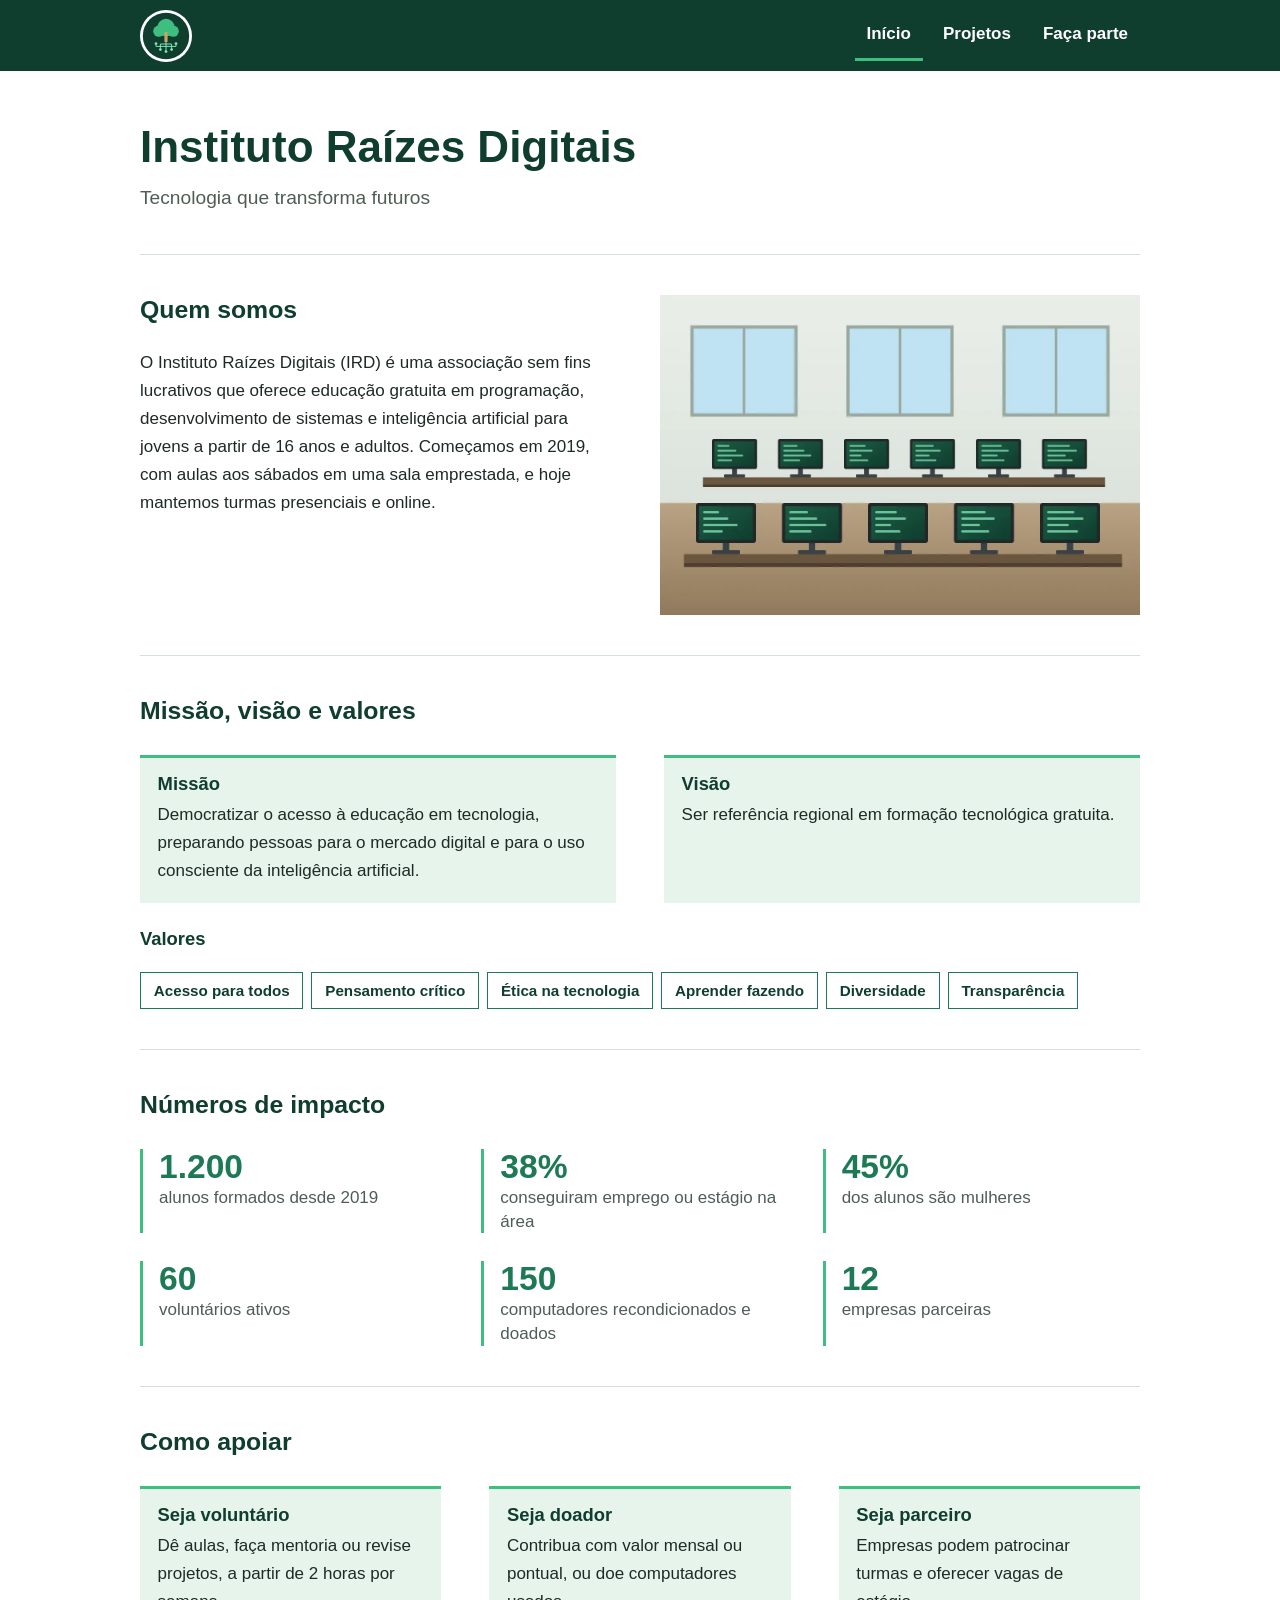
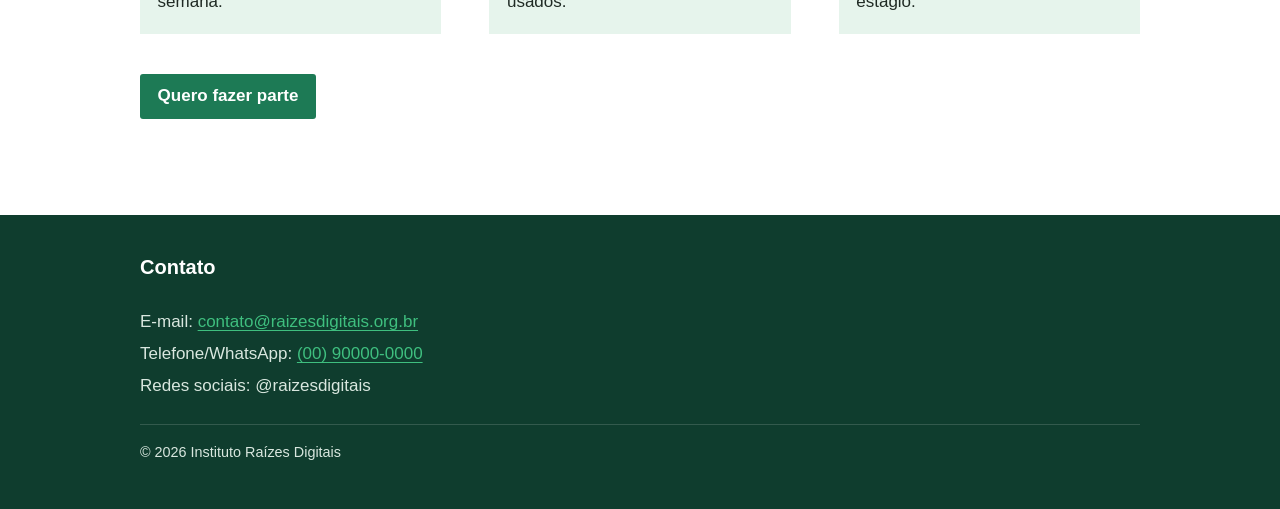
==== index.html @ 271962aa "Initial commit" ====
<!DOCTYPE html>
<html lang="pt-BR">
<head>
  <meta charset="UTF-8">
  <meta name="viewport" content="width=device-width, initial-scale=1.0">
  <meta name="description" content="Instituto Raízes Digitais: educação gratuita em programação e inteligência artificial.">
  <link rel="stylesheet" href="assets/css/style.css">
  <title>Instituto Raízes Digitais | Tecnologia que transforma futuros</title>
</head>
<body>
  <header>
    <picture>
      <source srcset="assets/img/logo-raizes-digitais.svg" type="image/svg+xml">
      <source srcset="assets/img/logo-raizes-digitais.webp" type="image/webp">
      <img src="assets/img/logo-raizes-digitais.png" alt="Logotipo do Instituto Raízes Digitais: uma árvore com raízes em forma de circuito eletrônico" width="120" height="120">
    </picture>
    <nav>
      <ul>
        <li><a href="index.html" aria-current="page">Início</a></li>
        <li><a href="projetos.html">Projetos</a></li>
        <li><a href="cadastro.html">Faça parte</a></li>
      </ul>
    </nav>
  </header>

  <main>
    <h1>Instituto Raízes Digitais</h1>
    <p>Tecnologia que transforma futuros</p>

    <section id="quem-somos">
      <h2>Quem somos</h2>
      <p>O Instituto Raízes Digitais (IRD) é uma associação sem fins lucrativos que oferece educação gratuita em programação, desenvolvimento de sistemas e inteligência artificial para jovens a partir de 16 anos e adultos. Começamos em 2019, com aulas aos sábados em uma sala emprestada, e hoje mantemos turmas presenciais e online.</p>
      <picture>
        <source srcset="assets/img/laboratorio.webp" type="image/webp">
        <img src="assets/img/laboratorio.jpg" alt="Laboratório do instituto com fileiras de computadores recondicionados prontos para as aulas" width="600" height="400" loading="lazy">
      </picture>
    </section>

    <section id="missao-visao-valores">
      <h2>Missão, visão e valores</h2>
      <h3>Missão</h3>
      <p>Democratizar o acesso à educação em tecnologia, preparando pessoas para o mercado digital e para o uso consciente da inteligência artificial.</p>
      <h3>Visão</h3>
      <p>Ser referência regional em formação tecnológica gratuita.</p>
      <h3>Valores</h3>
      <ul>
        <li>Acesso para todos</li>
        <li>Pensamento crítico</li>
        <li>Ética na tecnologia</li>
        <li>Aprender fazendo</li>
        <li>Diversidade</li>
        <li>Transparência</li>
      </ul>
    </section>

    <section id="impacto">
      <h2>Números de impacto</h2>
      <ul>
        <li><strong>1.200</strong> alunos formados desde 2019</li>
        <li><strong>38%</strong> conseguiram emprego ou estágio na área</li>
        <li><strong>45%</strong> dos alunos são mulheres</li>
        <li><strong>60</strong> voluntários ativos</li>
        <li><strong>150</strong> computadores recondicionados e doados</li>
        <li><strong>12</strong> empresas parceiras</li>
      </ul>
    </section>

    <section id="como-apoiar">
      <h2>Como apoiar</h2>
      <h3>Seja voluntário</h3>
      <p>Dê aulas, faça mentoria ou revise projetos, a partir de 2 horas por semana.</p>
      <h3>Seja doador</h3>
      <p>Contribua com valor mensal ou pontual, ou doe computadores usados.</p>
      <h3>Seja parceiro</h3>
      <p>Empresas podem patrocinar turmas e oferecer vagas de estágio.</p>
      <p><a href="cadastro.html">Quero fazer parte</a></p>
    </section>
  </main>

  <footer>
    <h2>Contato</h2>
    <address>
      <p>E-mail: <a href="mailto:contato@raizesdigitais.org.br">contato@raizesdigitais.org.br</a></p>
      <p>Telefone/WhatsApp: <a href="tel:+5500900000000">(00) 90000-0000</a></p>
      <p>Redes sociais: @raizesdigitais</p>
    </address>
    <p>&copy; 2026 Instituto Raízes Digitais</p>
  </footer>
</body>
</html>
---- assets/css/style.css ----
/* Instituto Raízes Digitais - folha de estilos */

/* ---------- Variáveis (cores e medidas) ---------- */
:root {
  --verde-escuro: #0f3d2e;
  --verde: #1d7a55;
  --verde-claro: #3fbf7f;
  --verde-suave: #e6f4ec;
  --madeira: #c8a46a;
  --texto: #1f2a24;
  --texto-suave: #4f5d55;
  --fundo: #ffffff;
  --branco: #ffffff;
  --borda: #d5e0d9;
  --borda-campo: #808f86;
  --erro: #b3261e;
  --raio: 3px;
  --largura: 1000px;
  --leitura: 68ch;
}

/* ---------- Base ---------- */
*,
*::before,
*::after {
  box-sizing: border-box;
}

html {
  scroll-behavior: smooth;
}

body {
  margin: 0;
  font-family: "Segoe UI", Roboto, Arial, sans-serif;
  font-size: 1.0625rem;
  line-height: 1.65;
  color: var(--texto);
  background: var(--fundo);
}

img {
  max-width: 100%;
  height: auto;
  display: block;
}

p,
li {
  max-width: var(--leitura);
}

a {
  color: var(--verde);
  text-underline-offset: 0.15em;
}

a:hover {
  color: var(--verde-escuro);
}

a:focus-visible,
button:focus-visible,
input:focus-visible,
select:focus-visible {
  outline: 3px solid var(--madeira);
  outline-offset: 2px;
}

h1,
h2,
h3 {
  line-height: 1.25;
  color: var(--verde-escuro);
}

h1 {
  font-size: clamp(2rem, 5vw, 2.75rem);
  margin: 0 0 0.5rem;
}

h2 {
  font-size: 1.55rem;
  margin: 0 0 1.75rem;
}

h3 {
  font-size: 1.15rem;
  margin: 1.5rem 0 0.35rem;
}

/* ---------- Cabeçalho e navegação ---------- */
header {
  display: flex;
  align-items: center;
  justify-content: space-between;
  gap: 1rem;
  padding: 0.6rem max(1rem, calc((100% - var(--largura)) / 2));
  background: var(--verde-escuro);
  position: sticky;
  top: 0;
  z-index: 10;
}

header img {
  width: 52px;
  height: 52px;
  padding: 2px;
  background: var(--branco);
  border-radius: 50%;
}

nav ul {
  display: flex;
  flex-wrap: wrap;
  gap: 0.5rem;
  margin: 0;
  padding: 0;
  list-style: none;
}

nav a {
  display: block;
  padding: 0.6rem 0.75rem;
  border-bottom: 3px solid transparent;
  color: var(--branco);
  text-decoration: none;
  font-weight: 600;
}

nav a:hover {
  color: var(--branco);
  border-bottom-color: rgba(255, 255, 255, 0.4);
}

nav a[aria-current="page"] {
  border-bottom-color: var(--verde-claro);
}

/* ---------- Conteúdo principal ---------- */
main {
  max-width: calc(var(--largura) + 2rem);
  margin: 0 auto;
  padding: 3rem 1rem 3.5rem;
}

main > h1 + p {
  font-size: 1.2rem;
  color: var(--texto-suave);
  margin: 0 0 2.5rem;
}

main > section {
  padding: 2.5rem 0;
  border-top: 1px solid var(--borda);
}

main > section picture img {
  margin-top: 1.5rem;
}

main h2 + * {
  margin-top: 0;
}

main > section > :last-child {
  margin-bottom: 0;
}

main h2 + p {
  margin-top: -0.3rem;
}

main h3 + p {
  margin-top: 0;
}

#missao-visao-valores ul {
  display: flex;
  flex-wrap: wrap;
  gap: 0.5rem;
  max-width: none;
  padding: 0;
  list-style: none;
}

#missao-visao-valores li {
  padding: 0.3rem 0.8rem;
  border: 1px solid var(--verde);
  color: var(--verde-escuro);
  font-weight: 600;
  font-size: 0.95rem;
}

#impacto ul {
  display: grid;
  grid-template-columns: repeat(auto-fit, minmax(170px, 1fr));
  gap: 1.75rem 1.5rem;
  margin: 0;
  padding: 0;
  list-style: none;
}

#impacto li {
  padding-left: 1rem;
  border-left: 3px solid var(--verde-claro);
  color: var(--texto-suave);
  line-height: 1.4;
}

#impacto strong {
  display: block;
  font-size: 2.1rem;
  line-height: 1.1;
  color: var(--verde);
}

#como-apoiar p:last-child a,
#como-participar a {
  display: inline-block;
  margin-top: 0.25rem;
  padding: 0.55rem 1.1rem;
  border-radius: var(--raio);
  background: var(--verde);
  color: var(--branco);
  text-decoration: none;
  font-weight: 600;
}

#como-apoiar p:last-child a:hover,
#como-participar a:hover {
  background: var(--verde-escuro);
  color: var(--branco);
}

#como-participar a {
  margin-left: 0.25rem;
  padding: 0.3rem 0.8rem;
  font-size: 0.95rem;
}

/* ---------- Página inicial em telas largas ---------- */
@media (min-width: 760px) {
  #quem-somos {
    display: grid;
    grid-template-columns: 1fr 1fr;
    grid-template-rows: auto 1fr;
    column-gap: 2.5rem;
    align-items: start;
  }

  #quem-somos h2 {
    grid-column: 1;
    grid-row: 1;
  }

  #quem-somos p {
    grid-column: 1;
    grid-row: 2;
  }

  #quem-somos picture {
    grid-column: 2;
    grid-row: 1 / 3;
  }

  #quem-somos picture img {
    margin-top: 0;
  }

  #missao-visao-valores {
    display: grid;
    grid-template-columns: 1fr 1fr;
    column-gap: 3rem;
  }

  #missao-visao-valores h2,
  #missao-visao-valores h3:nth-of-type(3),
  #missao-visao-valores ul {
    grid-column: 1 / -1;
  }

  #missao-visao-valores h3:nth-of-type(1),
  #missao-visao-valores h3:nth-of-type(2) {
    grid-row: 2;
    margin-top: 0;
  }

  #missao-visao-valores p:nth-of-type(1),
  #missao-visao-valores p:nth-of-type(2) {
    grid-row: 3;
  }

  #missao-visao-valores h3:nth-of-type(1),
  #missao-visao-valores p:nth-of-type(1) {
    grid-column: 1;
  }

  #missao-visao-valores h3:nth-of-type(2),
  #missao-visao-valores p:nth-of-type(2) {
    grid-column: 2;
  }

  #impacto ul {
    grid-template-columns: repeat(3, 1fr);
  }

  #como-apoiar {
    display: grid;
    grid-template-columns: repeat(3, 1fr);
    column-gap: 3rem;
  }

  #como-apoiar h2,
  #como-apoiar p:last-child {
    grid-column: 1 / -1;
  }

  #como-apoiar h3 {
    grid-row: 2;
    margin-top: 0;
  }

  #como-apoiar h3 + p {
    grid-row: 3;
  }

  #como-apoiar h3:nth-of-type(1),
  #como-apoiar h3:nth-of-type(1) + p {
    grid-column: 1;
  }

  #como-apoiar h3:nth-of-type(2),
  #como-apoiar h3:nth-of-type(2) + p {
    grid-column: 2;
  }

  #como-apoiar h3:nth-of-type(3),
  #como-apoiar h3:nth-of-type(3) + p {
    grid-column: 3;
  }
}

#missao-visao-valores h3:nth-of-type(-n + 2),
#missao-visao-valores p:nth-of-type(-n + 2),
#como-apoiar h3,
#como-apoiar h3 + p {
  max-width: none;
  margin-bottom: 0;
  padding-left: 1.1rem;
  padding-right: 1.1rem;
  background: var(--verde-suave);
}

#missao-visao-valores h3:nth-of-type(-n + 2),
#como-apoiar h3 {
  padding-top: 0.9rem;
  padding-bottom: 0.35rem;
  border-top: 3px solid var(--verde-claro);
}

#missao-visao-valores p:nth-of-type(-n + 2),
#como-apoiar h3 + p {
  padding-bottom: 1.1rem;
}

#como-apoiar p:last-child {
  margin: 2.25rem 0 0;
}

/* ---------- Projetos ---------- */
#frentes {
  display: grid;
  grid-template-columns: repeat(auto-fill, minmax(280px, 1fr));
  gap: 2rem 1.75rem;
}

#frentes h2 {
  grid-column: 1 / -1;
  margin-bottom: -0.25rem;
}

#frentes article {
  padding-top: 1rem;
  border-top: 3px solid var(--verde-claro);
}

#frentes article h3 {
  margin-top: 0;
}

#frentes article ul {
  margin: 0.75rem 0 0;
  padding: 0;
  list-style: none;
  font-size: 0.92rem;
  color: var(--texto-suave);
}

#frentes article li + li {
  border-top: 1px solid var(--borda);
  padding-top: 0.25rem;
  margin-top: 0.25rem;
}

#protecao-menores ul {
  padding-left: 1.25rem;
}

#protecao-menores li + li {
  margin-top: 0.4rem;
}

/* ---------- Formulário de cadastro ---------- */
form {
  display: grid;
  gap: 2.25rem;
  max-width: 640px;
}

fieldset {
  min-width: 0;
  margin: 0;
  padding: 1rem 0 0;
  border: 0;
  border-top: 1px solid var(--borda);
}

legend {
  padding: 0 0.75rem 0 0;
  color: var(--verde-escuro);
  font-size: 1.15rem;
  font-weight: 700;
}

fieldset p {
  margin: 0.9rem 0 0;
}

label {
  font-weight: 600;
}

input[type="text"],
input[type="email"],
input[type="tel"],
input[type="date"],
select {
  width: 100%;
  max-width: 480px;
  margin-top: 0.3rem;
  padding: 0.6rem 0.75rem;
  font: inherit;
  color: var(--texto);
  background: var(--branco);
  border: 1px solid var(--borda-campo);
  border-radius: var(--raio);
}

input::placeholder {
  color: #66736b;
}

input:hover,
select:hover {
  border-color: var(--texto-suave);
}

input:focus,
select:focus {
  border-color: var(--verde);
}

input[type="radio"],
input[type="checkbox"] {
  width: 1.15rem;
  height: 1.15rem;
  margin: 0 0.5rem 0 0;
  vertical-align: middle;
  accent-color: var(--verde);
}

input[type="radio"] + label,
input[type="checkbox"] + label {
  font-weight: 400;
}

input:user-invalid,
select:user-invalid {
  border-color: var(--erro);
  border-left-width: 4px;
}

input:user-valid,
select:user-valid {
  border-color: var(--verde);
}

#grupo-responsavel > p:first-of-type {
  padding: 0.5rem 0.9rem;
  border-left: 4px solid var(--madeira);
  background: #faf5ec;
}

button {
  font: inherit;
  font-weight: 700;
  padding: 0.7rem 1.5rem;
  border-radius: var(--raio);
  border: 2px solid var(--verde);
  cursor: pointer;
}

button[type="submit"] {
  background: var(--verde);
  color: var(--branco);
}

button[type="submit"]:hover {
  background: var(--verde-escuro);
  border-color: var(--verde-escuro);
}

button[type="reset"] {
  background: transparent;
  color: var(--verde);
  margin-left: 0.5rem;
}

button[type="reset"]:hover {
  background: var(--verde-suave);
}

/* ---------- Rodapé ---------- */
footer {
  padding: 2.5rem max(1rem, calc((100% - var(--largura)) / 2));
  background: var(--verde-escuro);
  color: #d9e7df;
}

footer h2 {
  color: var(--branco);
  font-size: 1.25rem;
}

footer address {
  font-style: normal;
}

footer p {
  margin: 0.25rem 0;
}

footer a {
  color: var(--verde-claro);
}

footer a:hover {
  color: var(--branco);
}

footer > p:last-child {
  margin-top: 1.5rem;
  padding-top: 1rem;
  border-top: 1px solid rgba(255, 255, 255, 0.15);
  max-width: none;
  font-size: 0.9rem;
}

/* ---------- Telas pequenas ---------- */
@media (max-width: 600px) {
  header {
    flex-direction: column;
    gap: 0.25rem;
  }

  main {
    padding-top: 2rem;
  }

  main > section {
    padding: 2rem 0;
  }

  button {
    width: 100%;
  }

  button[type="reset"] {
    margin: 0.5rem 0 0;
  }
}
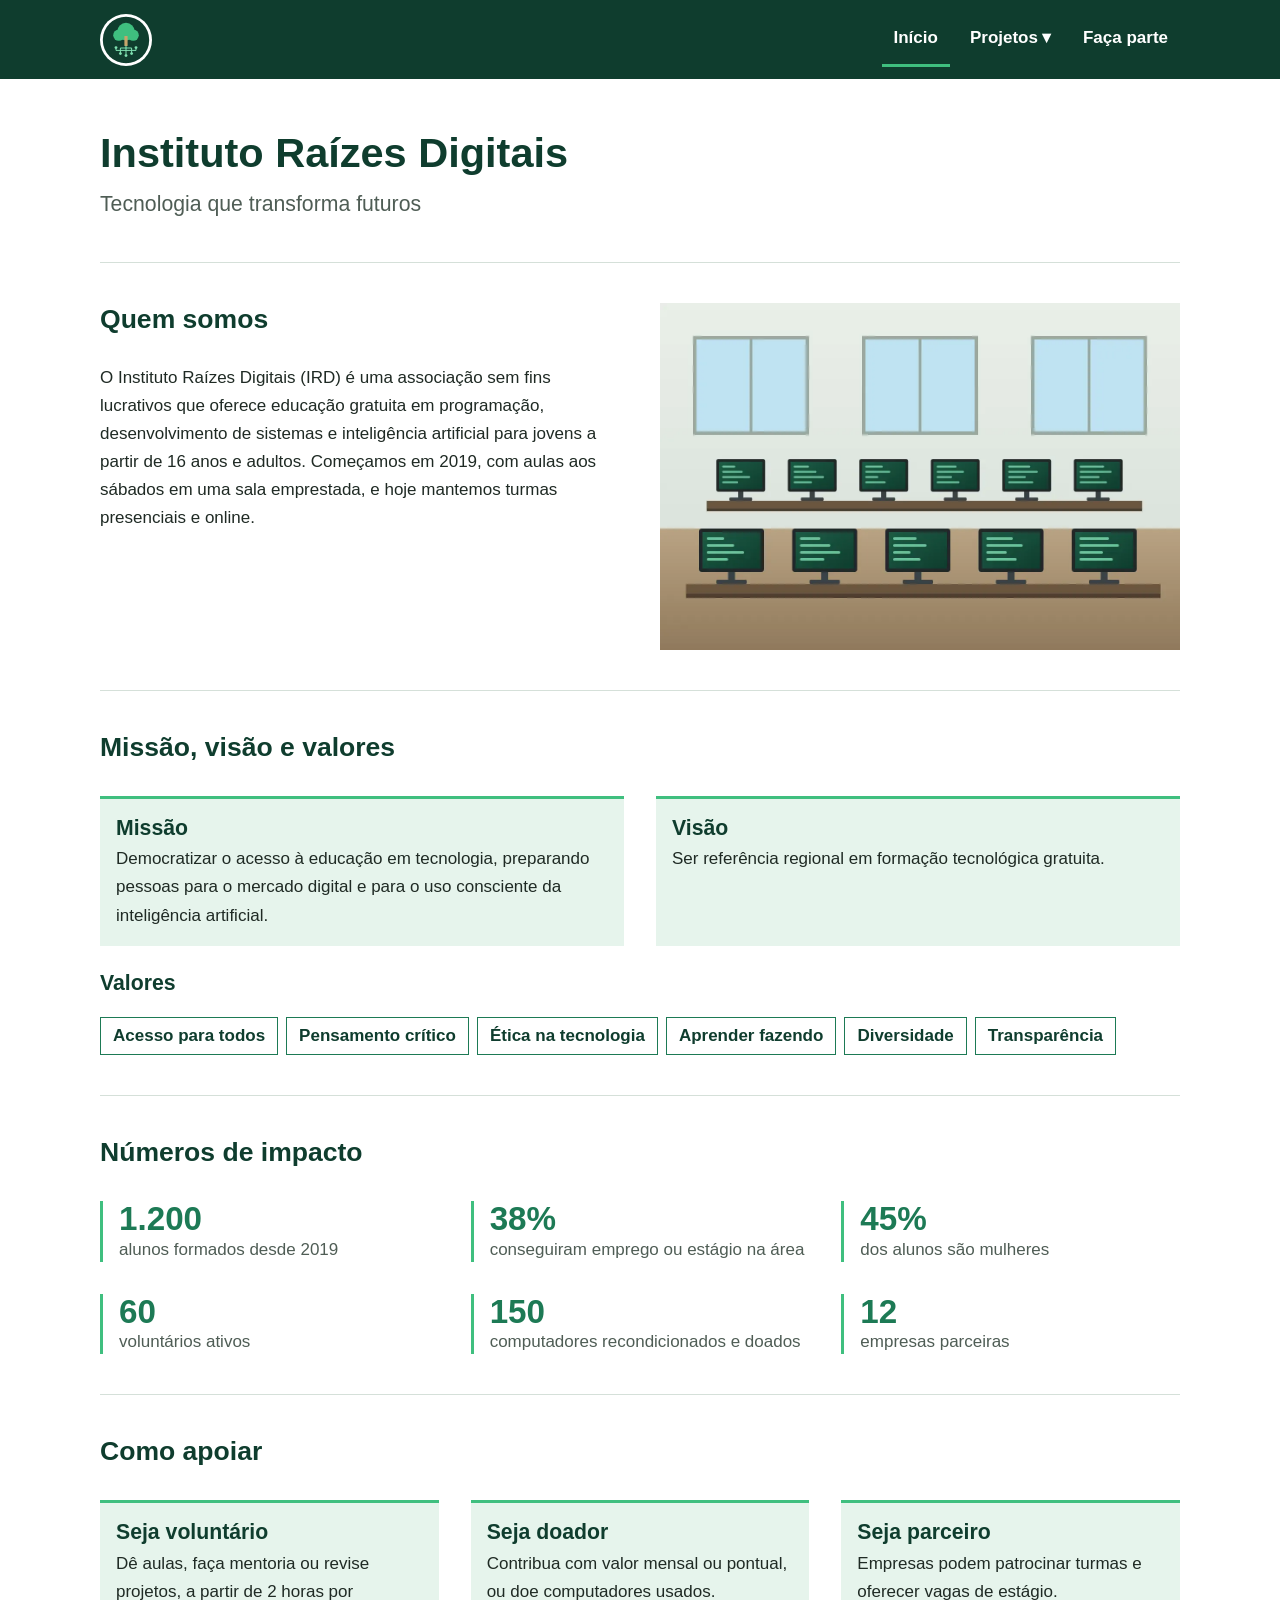
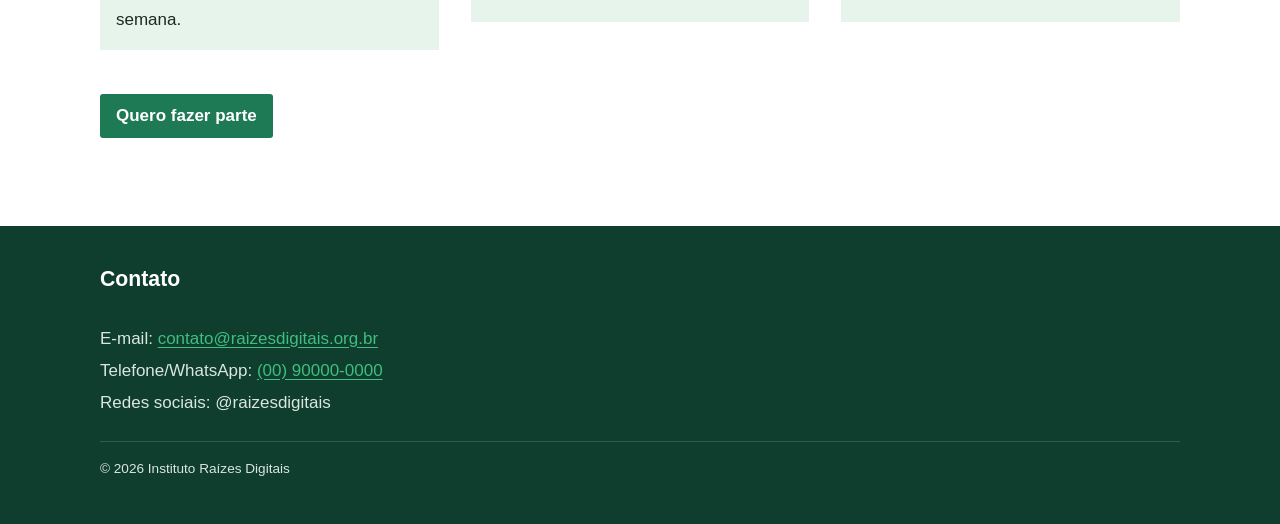
==== commit 56acdd59: "Adiciona submenu suspenso no item Projetos - Projetos vira item pai com link cego (#) e submenu   (F" ====
--- a/index.html
+++ b/index.html
@@ -17,7 +17,14 @@
     <nav>
       <ul>
         <li><a href="index.html" aria-current="page">Início</a></li>
-        <li><a href="projetos.html">Projetos</a></li>
+        <li class="tem-submenu">
+          <a href="#" aria-haspopup="true">Projetos</a>
+          <ul>
+            <li><a href="projetos.html">Frentes de atuação</a></li>
+            <li><a href="projetos.html#como-participar">Como Participar</a></li>
+            <li><a href="projetos.html#protecao-menores">Proteção de Menores</a></li>
+          </ul>
+        </li>
         <li><a href="cadastro.html">Faça parte</a></li>
       </ul>
     </nav>
--- a/assets/css/style.css
+++ b/assets/css/style.css
@@ -1,25 +1,116 @@
-/* Instituto Raízes Digitais - folha de estilos */
-
-/* ---------- Variáveis (cores e medidas) ---------- */
+/*
+  Instituto Raízes Digitais - folha de estilos
+*/
+
+/*
+  DESIGN SYSTEM (variáveis CSS)
+*/
 :root {
-  --verde-escuro: #0f3d2e;
-  --verde: #1d7a55;
-  --verde-claro: #3fbf7f;
-  --verde-suave: #e6f4ec;
-  --madeira: #c8a46a;
-  --texto: #1f2a24;
-  --texto-suave: #4f5d55;
-  --fundo: #ffffff;
-  --branco: #ffffff;
-  --borda: #d5e0d9;
-  --borda-campo: #808f86;
-  --erro: #b3261e;
+  /*
+    Cores primárias (identidade: verde)
+    primaria        botões, links, destaques
+    primaria-escura cabeçalho, rodapé, títulos
+    primaria-clara  bordas de destaque, link ativo
+    primaria-suave  fundos de blocos e cards
+  */
+  --cor-primaria: #1d7a55;
+  --cor-primaria-escura: #0f3d2e;
+  --cor-primaria-clara: #3fbf7f;
+  --cor-primaria-suave: #e6f4ec;
+
+  /*
+    Cores secundárias (apoio: bege)
+    secundaria       foco do teclado, avisos
+    secundaria-suave fundo de mensagens de aviso
+  */
+  --cor-secundaria: #c8a46a;
+  --cor-secundaria-suave: #faf5ec;
+
+  /*
+    Cores neutras
+    texto            texto principal
+    texto-suave      textos de apoio
+    texto-invertido  texto sobre fundo escuro
+    borda            divisórias
+    borda-campo      bordas de campos de formulário
+    fundo            fundo das páginas e campos
+    linha-invertida  divisória no rodapé
+    hover-invertido  hover no menu
+  */
+  --cor-texto: #1f2a24;
+  --cor-texto-suave: #4f5d55;
+  --cor-texto-invertido: #d9e7df;
+  --cor-borda: #d5e0d9;
+  --cor-borda-campo: #808f86;
+  --cor-fundo: #ffffff;
+  --cor-linha-invertida: rgba(255, 255, 255, 0.15);
+  --cor-hover-invertido: rgba(255, 255, 255, 0.4);
+
+  /*
+    Cor de estado
+    erro  campos inválidos
+  */
+  --cor-erro: #b3261e;
+
+  /*
+    Tipografia
+  */
+  --fonte-base: "Segoe UI", Roboto, Arial, sans-serif;
+  --peso-normal: 400;
+  --peso-medio: 600;
+  --peso-forte: 700;
+  --altura-linha-texto: 1.65;
+  --altura-linha-titulo: 1.25;
+
+  /*
+    Escala modular de razão 1.25 a partir de 1.0625rem (17px)
+    pequeno   13,6px - rodapé, detalhes dos cards
+    base      17px   - corpo do texto
+    medio     21,2px - h3, subtítulos, legendas
+    grande    26,6px - h2
+    destaque  33,2px - números de impacto
+    titulo    até 41,5px - h1
+  */
+  --texto-pequeno: 0.85rem;
+  --texto-base: 1.0625rem;
+  --texto-medio: 1.328rem;
+  --texto-grande: 1.66rem;
+  --texto-destaque: 2.075rem;
+  --texto-titulo: clamp(2rem, 5vw, 2.594rem);
+
+  /*
+    Espaçamentos (escala modular de base 4px)
+    1=4px   2=8px   3=12px  4=16px
+    5=24px  6=32px  7=40px  8=48px
+  */
+  --esp-1: 0.25rem;
+  --esp-2: 0.5rem;
+  --esp-3: 0.75rem;
+  --esp-4: 1rem;
+  --esp-5: 1.5rem;
+  --esp-6: 2rem;
+  --esp-7: 2.5rem;
+  --esp-8: 3rem;
+
+  /*
+    Outras medidas
+  */
   --raio: 3px;
   --largura: 1000px;
   --leitura: 68ch;
-}
-
-/* ---------- Base ---------- */
+
+  /*
+    Grid
+    colunas  sistema de 12 colunas
+    gutter   espaço entre colunas
+  */
+  --colunas: 12;
+  --gutter: var(--esp-5);
+}
+
+/*
+  BASE
+*/
 *,
 *::before,
 *::after {
@@ -32,11 +123,11 @@
 
 body {
   margin: 0;
-  font-family: "Segoe UI", Roboto, Arial, sans-serif;
-  font-size: 1.0625rem;
-  line-height: 1.65;
-  color: var(--texto);
-  background: var(--fundo);
+  font-family: var(--fonte-base);
+  font-size: var(--texto-base);
+  line-height: var(--altura-linha-texto);
+  color: var(--cor-texto);
+  background: var(--cor-fundo);
 }
 
 img {
@@ -51,52 +142,55 @@
 }
 
 a {
-  color: var(--verde);
+  color: var(--cor-primaria);
   text-underline-offset: 0.15em;
 }
 
 a:hover {
-  color: var(--verde-escuro);
+  color: var(--cor-primaria-escura);
 }
 
 a:focus-visible,
 button:focus-visible,
 input:focus-visible,
 select:focus-visible {
-  outline: 3px solid var(--madeira);
+  outline: 3px solid var(--cor-secundaria);
   outline-offset: 2px;
 }
 
 h1,
 h2,
 h3 {
-  line-height: 1.25;
-  color: var(--verde-escuro);
+  line-height: var(--altura-linha-titulo);
+  color: var(--cor-primaria-escura);
 }
 
 h1 {
-  font-size: clamp(2rem, 5vw, 2.75rem);
-  margin: 0 0 0.5rem;
+  font-size: var(--texto-titulo);
+  margin: 0 0 var(--esp-2);
 }
 
 h2 {
-  font-size: 1.55rem;
-  margin: 0 0 1.75rem;
+  font-size: var(--texto-grande);
+  margin: 0 0 var(--esp-6);
 }
 
 h3 {
-  font-size: 1.15rem;
-  margin: 1.5rem 0 0.35rem;
-}
-
-/* ---------- Cabeçalho e navegação ---------- */
+  font-size: var(--texto-medio);
+  margin: var(--esp-5) 0 var(--esp-1);
+}
+
+/*
+  CABEÇALHO E NAVEGAÇÃO
+*/
 header {
   display: flex;
+  flex-direction: column;
   align-items: center;
   justify-content: space-between;
-  gap: 1rem;
-  padding: 0.6rem max(1rem, calc((100% - var(--largura)) / 2));
-  background: var(--verde-escuro);
+  gap: var(--esp-1);
+  padding: var(--esp-3) max(var(--esp-4), calc((100% - var(--largura)) / 2));
+  background: var(--cor-primaria-escura);
   position: sticky;
   top: 0;
   z-index: 10;
@@ -106,14 +200,14 @@
   width: 52px;
   height: 52px;
   padding: 2px;
-  background: var(--branco);
+  background: var(--cor-fundo);
   border-radius: 50%;
 }
 
 nav ul {
   display: flex;
   flex-wrap: wrap;
-  gap: 0.5rem;
+  gap: var(--esp-2);
   margin: 0;
   padding: 0;
   list-style: none;
@@ -121,42 +215,107 @@
 
 nav a {
   display: block;
-  padding: 0.6rem 0.75rem;
+  padding: var(--esp-3);
   border-bottom: 3px solid transparent;
-  color: var(--branco);
+  color: var(--cor-fundo);
   text-decoration: none;
-  font-weight: 600;
+  font-weight: var(--peso-medio);
 }
 
 nav a:hover {
-  color: var(--branco);
-  border-bottom-color: rgba(255, 255, 255, 0.4);
+  color: var(--cor-fundo);
+  border-bottom-color: var(--cor-hover-invertido);
 }
 
 nav a[aria-current="page"] {
-  border-bottom-color: var(--verde-claro);
-}
-
-/* ---------- Conteúdo principal ---------- */
+  border-bottom-color: var(--cor-primaria-clara);
+}
+
+/*
+  Submenu (dropdown) do item Projetos
+*/
+nav .tem-submenu {
+  position: relative;
+}
+
+nav .tem-submenu > a::after {
+  content: "\25BE";
+  margin-left: var(--esp-1);
+}
+
+nav .tem-submenu > ul {
+  display: none;
+  position: absolute;
+  top: 100%;
+  left: 0;
+  flex-direction: column;
+  gap: 0;
+  width: max-content;
+  padding: var(--esp-1);
+  background: var(--cor-primaria-escura);
+  z-index: 20;
+}
+
+nav .tem-submenu:hover > ul,
+nav .tem-submenu:focus-within > ul {
+  display: flex;
+}
+
+nav .tem-submenu > ul a {
+  border-bottom: 0;
+}
+
+nav .tem-submenu > ul a:hover {
+  background: var(--cor-primaria);
+}
+
+/*
+  CONTEÚDO PRINCIPAL
+*/
 main {
-  max-width: calc(var(--largura) + 2rem);
+  max-width: calc(var(--largura) + 2 * var(--esp-4));
   margin: 0 auto;
-  padding: 3rem 1rem 3.5rem;
+  padding: var(--esp-6) var(--esp-4) var(--esp-8);
+}
+
+/*
+  GRID DE 12 COLUNAS (layout macro)
+  O main e os blocos com colunas usam a mesma grade de 12
+  colunas. Por padrão (celular), cada filho ocupa as 12.
+*/
+main,
+#quem-somos,
+#missao-visao-valores,
+#impacto ul,
+#como-apoiar,
+#frentes {
+  display: grid;
+  grid-template-columns: repeat(var(--colunas), minmax(0, 1fr));
+  column-gap: var(--gutter);
+  align-items: start;
+}
+
+main > *,
+#quem-somos > *,
+#missao-visao-valores > *,
+#como-apoiar > *,
+#frentes > * {
+  grid-column: 1 / -1;
 }
 
 main > h1 + p {
-  font-size: 1.2rem;
-  color: var(--texto-suave);
-  margin: 0 0 2.5rem;
+  font-size: var(--texto-medio);
+  color: var(--cor-texto-suave);
+  margin: 0 0 var(--esp-7);
 }
 
 main > section {
-  padding: 2.5rem 0;
-  border-top: 1px solid var(--borda);
+  padding: var(--esp-6) 0;
+  border-top: 1px solid var(--cor-borda);
 }
 
 main > section picture img {
-  margin-top: 1.5rem;
+  margin-top: var(--esp-5);
 }
 
 main h2 + * {
@@ -168,7 +327,7 @@
 }
 
 main h2 + p {
-  margin-top: -0.3rem;
+  margin-top: calc(-1 * var(--esp-1));
 }
 
 main h3 + p {
@@ -178,167 +337,62 @@
 #missao-visao-valores ul {
   display: flex;
   flex-wrap: wrap;
-  gap: 0.5rem;
+  gap: var(--esp-2);
   max-width: none;
   padding: 0;
   list-style: none;
 }
 
 #missao-visao-valores li {
-  padding: 0.3rem 0.8rem;
-  border: 1px solid var(--verde);
-  color: var(--verde-escuro);
-  font-weight: 600;
-  font-size: 0.95rem;
+  padding: var(--esp-1) var(--esp-3);
+  border: 1px solid var(--cor-primaria);
+  color: var(--cor-primaria-escura);
+  font-weight: var(--peso-medio);
 }
 
 #impacto ul {
-  display: grid;
-  grid-template-columns: repeat(auto-fit, minmax(170px, 1fr));
-  gap: 1.75rem 1.5rem;
+  row-gap: var(--esp-6);
   margin: 0;
   padding: 0;
   list-style: none;
 }
 
 #impacto li {
-  padding-left: 1rem;
-  border-left: 3px solid var(--verde-claro);
-  color: var(--texto-suave);
+  grid-column: span 6;
+  padding-left: var(--esp-4);
+  border-left: 3px solid var(--cor-primaria-clara);
+  color: var(--cor-texto-suave);
   line-height: 1.4;
 }
 
 #impacto strong {
   display: block;
-  font-size: 2.1rem;
+  font-size: var(--texto-destaque);
   line-height: 1.1;
-  color: var(--verde);
+  color: var(--cor-primaria);
 }
 
 #como-apoiar p:last-child a,
 #como-participar a {
   display: inline-block;
-  margin-top: 0.25rem;
-  padding: 0.55rem 1.1rem;
+  margin-top: var(--esp-1);
+  padding: var(--esp-2) var(--esp-4);
   border-radius: var(--raio);
-  background: var(--verde);
-  color: var(--branco);
+  background: var(--cor-primaria);
+  color: var(--cor-fundo);
   text-decoration: none;
-  font-weight: 600;
+  font-weight: var(--peso-medio);
 }
 
 #como-apoiar p:last-child a:hover,
 #como-participar a:hover {
-  background: var(--verde-escuro);
-  color: var(--branco);
+  background: var(--cor-primaria-escura);
+  color: var(--cor-fundo);
 }
 
 #como-participar a {
-  margin-left: 0.25rem;
-  padding: 0.3rem 0.8rem;
-  font-size: 0.95rem;
-}
-
-/* ---------- Página inicial em telas largas ---------- */
-@media (min-width: 760px) {
-  #quem-somos {
-    display: grid;
-    grid-template-columns: 1fr 1fr;
-    grid-template-rows: auto 1fr;
-    column-gap: 2.5rem;
-    align-items: start;
-  }
-
-  #quem-somos h2 {
-    grid-column: 1;
-    grid-row: 1;
-  }
-
-  #quem-somos p {
-    grid-column: 1;
-    grid-row: 2;
-  }
-
-  #quem-somos picture {
-    grid-column: 2;
-    grid-row: 1 / 3;
-  }
-
-  #quem-somos picture img {
-    margin-top: 0;
-  }
-
-  #missao-visao-valores {
-    display: grid;
-    grid-template-columns: 1fr 1fr;
-    column-gap: 3rem;
-  }
-
-  #missao-visao-valores h2,
-  #missao-visao-valores h3:nth-of-type(3),
-  #missao-visao-valores ul {
-    grid-column: 1 / -1;
-  }
-
-  #missao-visao-valores h3:nth-of-type(1),
-  #missao-visao-valores h3:nth-of-type(2) {
-    grid-row: 2;
-    margin-top: 0;
-  }
-
-  #missao-visao-valores p:nth-of-type(1),
-  #missao-visao-valores p:nth-of-type(2) {
-    grid-row: 3;
-  }
-
-  #missao-visao-valores h3:nth-of-type(1),
-  #missao-visao-valores p:nth-of-type(1) {
-    grid-column: 1;
-  }
-
-  #missao-visao-valores h3:nth-of-type(2),
-  #missao-visao-valores p:nth-of-type(2) {
-    grid-column: 2;
-  }
-
-  #impacto ul {
-    grid-template-columns: repeat(3, 1fr);
-  }
-
-  #como-apoiar {
-    display: grid;
-    grid-template-columns: repeat(3, 1fr);
-    column-gap: 3rem;
-  }
-
-  #como-apoiar h2,
-  #como-apoiar p:last-child {
-    grid-column: 1 / -1;
-  }
-
-  #como-apoiar h3 {
-    grid-row: 2;
-    margin-top: 0;
-  }
-
-  #como-apoiar h3 + p {
-    grid-row: 3;
-  }
-
-  #como-apoiar h3:nth-of-type(1),
-  #como-apoiar h3:nth-of-type(1) + p {
-    grid-column: 1;
-  }
-
-  #como-apoiar h3:nth-of-type(2),
-  #como-apoiar h3:nth-of-type(2) + p {
-    grid-column: 2;
-  }
-
-  #como-apoiar h3:nth-of-type(3),
-  #como-apoiar h3:nth-of-type(3) + p {
-    grid-column: 3;
-  }
+  margin-left: var(--esp-1);
+  padding: var(--esp-1) var(--esp-3);
 }
 
 #missao-visao-valores h3:nth-of-type(-n + 2),
@@ -347,42 +401,42 @@
 #como-apoiar h3 + p {
   max-width: none;
   margin-bottom: 0;
-  padding-left: 1.1rem;
-  padding-right: 1.1rem;
-  background: var(--verde-suave);
+  padding-left: var(--esp-4);
+  padding-right: var(--esp-4);
+  background: var(--cor-primaria-suave);
 }
 
 #missao-visao-valores h3:nth-of-type(-n + 2),
 #como-apoiar h3 {
-  padding-top: 0.9rem;
-  padding-bottom: 0.35rem;
-  border-top: 3px solid var(--verde-claro);
+  padding-top: var(--esp-4);
+  padding-bottom: var(--esp-1);
+  border-top: 3px solid var(--cor-primaria-clara);
 }
 
 #missao-visao-valores p:nth-of-type(-n + 2),
 #como-apoiar h3 + p {
-  padding-bottom: 1.1rem;
+  padding-bottom: var(--esp-4);
 }
 
 #como-apoiar p:last-child {
-  margin: 2.25rem 0 0;
-}
-
-/* ---------- Projetos ---------- */
+  margin: var(--esp-7) 0 0;
+}
+
+/*
+  PROJETOS
+*/
 #frentes {
-  display: grid;
-  grid-template-columns: repeat(auto-fill, minmax(280px, 1fr));
-  gap: 2rem 1.75rem;
+  row-gap: var(--esp-6);
 }
 
 #frentes h2 {
   grid-column: 1 / -1;
-  margin-bottom: -0.25rem;
+  margin-bottom: calc(-1 * var(--esp-1));
 }
 
 #frentes article {
-  padding-top: 1rem;
-  border-top: 3px solid var(--verde-claro);
+  padding-top: var(--esp-4);
+  border-top: 3px solid var(--cor-primaria-clara);
 }
 
 #frentes article h3 {
@@ -390,55 +444,57 @@
 }
 
 #frentes article ul {
-  margin: 0.75rem 0 0;
+  margin: var(--esp-3) 0 0;
   padding: 0;
   list-style: none;
-  font-size: 0.92rem;
-  color: var(--texto-suave);
+  font-size: var(--texto-pequeno);
+  color: var(--cor-texto-suave);
 }
 
 #frentes article li + li {
-  border-top: 1px solid var(--borda);
-  padding-top: 0.25rem;
-  margin-top: 0.25rem;
+  border-top: 1px solid var(--cor-borda);
+  padding-top: var(--esp-1);
+  margin-top: var(--esp-1);
 }
 
 #protecao-menores ul {
-  padding-left: 1.25rem;
+  padding-left: var(--esp-5);
 }
 
 #protecao-menores li + li {
-  margin-top: 0.4rem;
-}
-
-/* ---------- Formulário de cadastro ---------- */
+  margin-top: var(--esp-2);
+}
+
+/*
+  FORMULÁRIO DE CADASTRO
+*/
 form {
   display: grid;
-  gap: 2.25rem;
+  gap: var(--esp-7);
   max-width: 640px;
 }
 
 fieldset {
   min-width: 0;
   margin: 0;
-  padding: 1rem 0 0;
+  padding: var(--esp-4) 0 0;
   border: 0;
-  border-top: 1px solid var(--borda);
+  border-top: 1px solid var(--cor-borda);
 }
 
 legend {
-  padding: 0 0.75rem 0 0;
-  color: var(--verde-escuro);
-  font-size: 1.15rem;
-  font-weight: 700;
+  padding: 0 var(--esp-3) 0 0;
+  color: var(--cor-primaria-escura);
+  font-size: var(--texto-medio);
+  font-weight: var(--peso-forte);
 }
 
 fieldset p {
-  margin: 0.9rem 0 0;
+  margin: var(--esp-4) 0 0;
 }
 
 label {
-  font-weight: 600;
+  font-weight: var(--peso-medio);
 }
 
 input[type="text"],
@@ -448,99 +504,103 @@
 select {
   width: 100%;
   max-width: 480px;
-  margin-top: 0.3rem;
-  padding: 0.6rem 0.75rem;
+  margin-top: var(--esp-1);
+  padding: var(--esp-2) var(--esp-3);
+  line-height: var(--altura-linha-titulo);
   font: inherit;
-  color: var(--texto);
-  background: var(--branco);
-  border: 1px solid var(--borda-campo);
+  color: var(--cor-texto);
+  background: var(--cor-fundo);
+  border: 1px solid var(--cor-borda-campo);
   border-radius: var(--raio);
 }
 
 input::placeholder {
-  color: #66736b;
+  color: var(--cor-texto-suave);
 }
 
 input:hover,
 select:hover {
-  border-color: var(--texto-suave);
+  border-color: var(--cor-texto-suave);
 }
 
 input:focus,
 select:focus {
-  border-color: var(--verde);
+  border-color: var(--cor-primaria);
 }
 
 input[type="radio"],
 input[type="checkbox"] {
   width: 1.15rem;
   height: 1.15rem;
-  margin: 0 0.5rem 0 0;
+  margin: 0 var(--esp-2) 0 0;
   vertical-align: middle;
-  accent-color: var(--verde);
+  accent-color: var(--cor-primaria);
 }
 
 input[type="radio"] + label,
 input[type="checkbox"] + label {
-  font-weight: 400;
+  font-weight: var(--peso-normal);
 }
 
 input:user-invalid,
 select:user-invalid {
-  border-color: var(--erro);
+  border-color: var(--cor-erro);
   border-left-width: 4px;
 }
 
 input:user-valid,
 select:user-valid {
-  border-color: var(--verde);
+  border-color: var(--cor-primaria);
 }
 
 #grupo-responsavel > p:first-of-type {
-  padding: 0.5rem 0.9rem;
-  border-left: 4px solid var(--madeira);
-  background: #faf5ec;
+  padding: var(--esp-2) var(--esp-4);
+  border-left: 4px solid var(--cor-secundaria);
+  background: var(--cor-secundaria-suave);
 }
 
 button {
+  width: 100%;
   font: inherit;
-  font-weight: 700;
-  padding: 0.7rem 1.5rem;
+  font-weight: var(--peso-forte);
+  padding: var(--esp-3) var(--esp-5);
   border-radius: var(--raio);
-  border: 2px solid var(--verde);
+  border: 2px solid var(--cor-primaria);
   cursor: pointer;
 }
 
 button[type="submit"] {
-  background: var(--verde);
-  color: var(--branco);
+  background: var(--cor-primaria);
+  color: var(--cor-fundo);
 }
 
 button[type="submit"]:hover {
-  background: var(--verde-escuro);
-  border-color: var(--verde-escuro);
+  background: var(--cor-primaria-escura);
+  border-color: var(--cor-primaria-escura);
 }
 
 button[type="reset"] {
   background: transparent;
-  color: var(--verde);
-  margin-left: 0.5rem;
+  color: var(--cor-primaria);
+  margin-top: var(--esp-2);
 }
 
 button[type="reset"]:hover {
-  background: var(--verde-suave);
-}
-
-/* ---------- Rodapé ---------- */
+  background: var(--cor-primaria-suave);
+}
+
+/*
+  RODAPÉ
+*/
 footer {
-  padding: 2.5rem max(1rem, calc((100% - var(--largura)) / 2));
-  background: var(--verde-escuro);
-  color: #d9e7df;
+  padding: var(--esp-7) max(var(--esp-4), calc((100% - var(--largura)) / 2));
+  background: var(--cor-primaria-escura);
+  color: var(--cor-texto-invertido);
 }
 
 footer h2 {
-  color: var(--branco);
-  font-size: 1.25rem;
+  color: var(--cor-fundo);
+  font-size: var(--texto-medio);
 }
 
 footer address {
@@ -548,45 +608,196 @@
 }
 
 footer p {
-  margin: 0.25rem 0;
+  margin: var(--esp-1) 0;
 }
 
 footer a {
-  color: var(--verde-claro);
+  color: var(--cor-primaria-clara);
 }
 
 footer a:hover {
-  color: var(--branco);
+  color: var(--cor-fundo);
 }
 
 footer > p:last-child {
-  margin-top: 1.5rem;
-  padding-top: 1rem;
-  border-top: 1px solid rgba(255, 255, 255, 0.15);
+  margin-top: var(--esp-5);
+  padding-top: var(--esp-4);
+  border-top: 1px solid var(--cor-linha-invertida);
   max-width: none;
-  font-size: 0.9rem;
-}
-
-/* ---------- Telas pequenas ---------- */
-@media (max-width: 600px) {
+  font-size: var(--texto-pequeno);
+}
+
+/*
+  BREAKPOINTS (mobile-first)
+  A base acima atende celulares pequenos (abaixo de 576px).
+  Cada @media acrescenta ajustes a partir da largura indicada.
+*/
+
+/*
+  1) 576px - celulares grandes e em modo paisagem
+*/
+@media (min-width: 576px) {
   header {
-    flex-direction: column;
-    gap: 0.25rem;
+    flex-direction: row;
+    gap: var(--esp-4);
   }
 
   main {
-    padding-top: 2rem;
+    padding-top: var(--esp-8);
   }
 
   main > section {
-    padding: 2rem 0;
+    padding: var(--esp-7) 0;
+  }
+
+  #frentes > article {
+    grid-column: span 6;
   }
 
   button {
+    width: auto;
+  }
+
+  button[type="reset"] {
+    margin: 0 0 0 var(--esp-2);
+  }
+}
+
+/*
+  2) 768px - tablets
+*/
+@media (min-width: 768px) {
+  /*
+    Quem somos: texto em 6 colunas e imagem nas outras 6
+  */
+  #quem-somos {
+    grid-template-rows: auto 1fr;
+    column-gap: var(--esp-7);
+  }
+
+  #quem-somos h2,
+  #quem-somos p {
+    grid-column: 1 / 7;
+  }
+
+  #quem-somos h2 {
+    grid-row: 1;
+  }
+
+  #quem-somos p {
+    grid-row: 2;
+  }
+
+  #quem-somos picture {
+    grid-column: 7 / 13;
+    grid-row: 1 / 3;
+    align-self: stretch;
+  }
+
+  #quem-somos picture img {
     width: 100%;
-  }
-
-  button[type="reset"] {
-    margin: 0.5rem 0 0;
-  }
-}
+    height: 100%;
+    object-fit: cover;
+    margin-top: 0;
+  }
+
+  /*
+    Missão e Visão lado a lado (6 + 6 colunas)
+  */
+  #missao-visao-valores h3:nth-of-type(1),
+  #missao-visao-valores h3:nth-of-type(2) {
+    grid-row: 2;
+    margin-top: 0;
+  }
+
+  #missao-visao-valores p:nth-of-type(1),
+  #missao-visao-valores p:nth-of-type(2) {
+    grid-row: 3;
+    align-self: stretch;
+  }
+
+  #missao-visao-valores h3:nth-of-type(1),
+  #missao-visao-valores p:nth-of-type(1) {
+    grid-column: 1 / 7;
+  }
+
+  #missao-visao-valores h3:nth-of-type(2),
+  #missao-visao-valores p:nth-of-type(2) {
+    grid-column: 7 / 13;
+  }
+
+  /*
+    Números de impacto: 3 por linha (4 colunas cada)
+  */
+  #impacto li {
+    grid-column: span 4;
+  }
+
+  /*
+    Como apoiar: 3 blocos de 4 colunas
+  */
+  #como-apoiar h3 {
+    grid-row: 2;
+    margin-top: 0;
+  }
+
+  #como-apoiar h3 + p {
+    grid-row: 3;
+  }
+
+  #como-apoiar h3:nth-of-type(1),
+  #como-apoiar h3:nth-of-type(1) + p {
+    grid-column: 1 / 5;
+  }
+
+  #como-apoiar h3:nth-of-type(2),
+  #como-apoiar h3:nth-of-type(2) + p {
+    grid-column: 5 / 9;
+  }
+
+  #como-apoiar h3:nth-of-type(3),
+  #como-apoiar h3:nth-of-type(3) + p {
+    grid-column: 9 / 13;
+  }
+}
+
+/*
+  3) 992px - notebooks
+*/
+@media (min-width: 992px) {
+  :root {
+    --gutter: var(--esp-6);
+  }
+
+  #frentes > article {
+    grid-column: span 4;
+  }
+}
+
+/*
+  4) 1200px - desktops
+*/
+@media (min-width: 1200px) {
+  :root {
+    --largura: 1080px;
+  }
+}
+
+/*
+  5) 1400px - desktops panorâmicos
+*/
+@media (min-width: 1400px) {
+  :root {
+    --largura: 1140px;
+    --gutter: var(--esp-7);
+  }
+
+  #quem-somos h2,
+  #quem-somos p {
+    grid-column: 1 / 6;
+  }
+
+  #quem-somos picture {
+    grid-column: 6 / 13;
+  }
+}
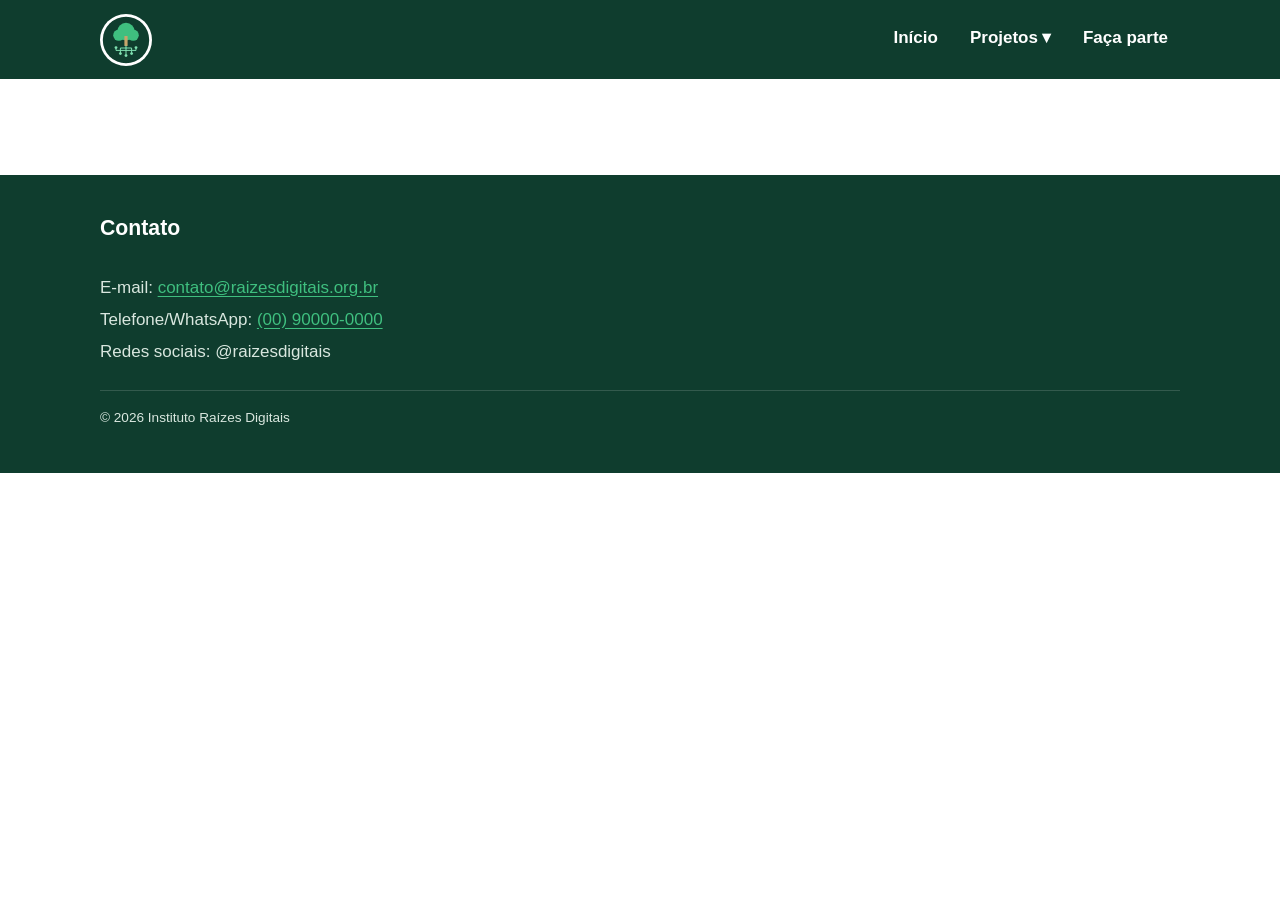
==== commit 5479278c: "Reorganiza o HTML em página única com templates das telas" ====
--- a/index.html
+++ b/index.html
@@ -5,6 +5,7 @@
   <meta name="viewport" content="width=device-width, initial-scale=1.0">
   <meta name="description" content="Instituto Raízes Digitais: educação gratuita em programação e inteligência artificial.">
   <link rel="stylesheet" href="assets/css/style.css">
+  <script type="module" src="assets/js/main.js"></script>
   <title>Instituto Raízes Digitais | Tecnologia que transforma futuros</title>
 </head>
 <body>
@@ -14,75 +15,25 @@
       <source srcset="assets/img/logo-raizes-digitais.webp" type="image/webp">
       <img src="assets/img/logo-raizes-digitais.png" alt="Logotipo do Instituto Raízes Digitais: uma árvore com raízes em forma de circuito eletrônico" width="120" height="120">
     </picture>
-    <nav>
+    <input type="checkbox" id="menu-toggle" class="menu-toggle">
+    <label for="menu-toggle" class="menu-botao"><span class="menu-icone" aria-hidden="true"></span>Menu</label>
+    <nav aria-label="Menu principal">
       <ul>
-        <li><a href="index.html" aria-current="page">Início</a></li>
+        <li><a href="#/inicio">Início</a></li>
         <li class="tem-submenu">
-          <a href="#" aria-haspopup="true">Projetos</a>
+          <a href="#/projetos">Projetos</a>
           <ul>
-            <li><a href="projetos.html">Frentes de atuação</a></li>
-            <li><a href="projetos.html#como-participar">Como Participar</a></li>
-            <li><a href="projetos.html#protecao-menores">Proteção de Menores</a></li>
+            <li><a href="#/projetos/frentes">Frentes de atuação</a></li>
+            <li><a href="#/projetos/como-participar">Como participar</a></li>
+            <li><a href="#/projetos/protecao-menores">Proteção de menores</a></li>
           </ul>
         </li>
-        <li><a href="cadastro.html">Faça parte</a></li>
+        <li><a href="#/cadastro">Faça parte</a></li>
       </ul>
     </nav>
   </header>
 
-  <main>
-    <h1>Instituto Raízes Digitais</h1>
-    <p>Tecnologia que transforma futuros</p>
-
-    <section id="quem-somos">
-      <h2>Quem somos</h2>
-      <p>O Instituto Raízes Digitais (IRD) é uma associação sem fins lucrativos que oferece educação gratuita em programação, desenvolvimento de sistemas e inteligência artificial para jovens a partir de 16 anos e adultos. Começamos em 2019, com aulas aos sábados em uma sala emprestada, e hoje mantemos turmas presenciais e online.</p>
-      <picture>
-        <source srcset="assets/img/laboratorio.webp" type="image/webp">
-        <img src="assets/img/laboratorio.jpg" alt="Laboratório do instituto com fileiras de computadores recondicionados prontos para as aulas" width="600" height="400" loading="lazy">
-      </picture>
-    </section>
-
-    <section id="missao-visao-valores">
-      <h2>Missão, visão e valores</h2>
-      <h3>Missão</h3>
-      <p>Democratizar o acesso à educação em tecnologia, preparando pessoas para o mercado digital e para o uso consciente da inteligência artificial.</p>
-      <h3>Visão</h3>
-      <p>Ser referência regional em formação tecnológica gratuita.</p>
-      <h3>Valores</h3>
-      <ul>
-        <li>Acesso para todos</li>
-        <li>Pensamento crítico</li>
-        <li>Ética na tecnologia</li>
-        <li>Aprender fazendo</li>
-        <li>Diversidade</li>
-        <li>Transparência</li>
-      </ul>
-    </section>
-
-    <section id="impacto">
-      <h2>Números de impacto</h2>
-      <ul>
-        <li><strong>1.200</strong> alunos formados desde 2019</li>
-        <li><strong>38%</strong> conseguiram emprego ou estágio na área</li>
-        <li><strong>45%</strong> dos alunos são mulheres</li>
-        <li><strong>60</strong> voluntários ativos</li>
-        <li><strong>150</strong> computadores recondicionados e doados</li>
-        <li><strong>12</strong> empresas parceiras</li>
-      </ul>
-    </section>
-
-    <section id="como-apoiar">
-      <h2>Como apoiar</h2>
-      <h3>Seja voluntário</h3>
-      <p>Dê aulas, faça mentoria ou revise projetos, a partir de 2 horas por semana.</p>
-      <h3>Seja doador</h3>
-      <p>Contribua com valor mensal ou pontual, ou doe computadores usados.</p>
-      <h3>Seja parceiro</h3>
-      <p>Empresas podem patrocinar turmas e oferecer vagas de estágio.</p>
-      <p><a href="cadastro.html">Quero fazer parte</a></p>
-    </section>
-  </main>
+  <main id="app" tabindex="-1"></main>
 
   <footer>
     <h2>Contato</h2>
@@ -93,5 +44,26 @@
     </address>
     <p>&copy; 2026 Instituto Raízes Digitais</p>
   </footer>
+
+  <template id="tpl-card-projeto">
+    <article>
+      <h3 data-campo="nome"></h3>
+      <p class="badges"></p>
+      <p data-campo="descricao"></p>
+      <ul>
+        <li>Público: <span data-campo="publico"></span></li>
+        <li>Duração: <span data-campo="duracao"></span></li>
+        <li>Formato: <span data-campo="formato"></span></li>
+      </ul>
+    </article>
+  </template>
+
+  <template id="tpl-badge">
+    <span class="badge"></span>
+  </template>
+
+  <template id="tpl-alerta">
+    <p class="alerta" role="status"><span><strong data-campo="titulo"></strong> <span data-campo="mensagem"></span></span></p>
+  </template>
 </body>
 </html>
--- a/assets/css/style.css
+++ b/assets/css/style.css
@@ -48,9 +48,11 @@
 
   /*
     Cor de estado
-    erro  campos inválidos
+    erro        campos inválidos
+    erro-suave  fundo dos alertas de erro
   */
   --cor-erro: #b3261e;
+  --cor-erro-suave: #fbe9e7;
 
   /*
     Tipografia
@@ -100,6 +102,16 @@
   --leitura: 68ch;
 
   /*
+    Efeitos e sobreposição
+    transicao     duração/curva das transições de interface
+    sombra-botao  realce ao passar o mouse nos botões
+    sobreposicao  véu escuro atrás do modal
+  */
+  --transicao: 0.25s ease;
+  --sombra-botao: 0 4px 12px rgba(15, 61, 46, 0.3);
+  --cor-sobreposicao: rgba(15, 61, 46, 0.6);
+
+  /*
     Grid
     colunas  sistema de 12 colunas
     gutter   espaço entre colunas
@@ -185,7 +197,7 @@
 */
 header {
   display: flex;
-  flex-direction: column;
+  flex-wrap: wrap;
   align-items: center;
   justify-content: space-between;
   gap: var(--esp-1);
@@ -232,7 +244,93 @@
 }
 
 /*
-  Submenu (dropdown) do item Projetos
+  Menu sanfona (celular): o botao abre/fecha o nav
+*/
+.menu-toggle {
+  position: absolute;
+  opacity: 0;
+  width: 1px;
+  height: 1px;
+}
+
+.menu-botao {
+  display: flex;
+  align-items: center;
+  gap: var(--esp-2);
+  padding: var(--esp-2) var(--esp-3);
+  border: 1px solid var(--cor-hover-invertido);
+  border-radius: var(--raio);
+  color: var(--cor-fundo);
+  font-weight: var(--peso-medio);
+  cursor: pointer;
+}
+
+.menu-toggle:focus-visible + .menu-botao {
+  outline: 3px solid var(--cor-secundaria);
+  outline-offset: 2px;
+}
+
+.menu-icone,
+.menu-icone::before,
+.menu-icone::after {
+  display: block;
+  width: 20px;
+  height: 2px;
+  background: var(--cor-fundo);
+  transition: transform 0.3s;
+}
+
+.menu-icone {
+  position: relative;
+}
+
+.menu-icone::before,
+.menu-icone::after {
+  content: "";
+  position: absolute;
+  left: 0;
+}
+
+.menu-icone::before {
+  top: -6px;
+}
+
+.menu-icone::after {
+  top: 6px;
+}
+
+.menu-toggle:checked + .menu-botao .menu-icone {
+  background: transparent;
+}
+
+.menu-toggle:checked + .menu-botao .menu-icone::before {
+  transform: translateY(6px) rotate(45deg);
+}
+
+.menu-toggle:checked + .menu-botao .menu-icone::after {
+  transform: translateY(-6px) rotate(-45deg);
+}
+
+nav {
+  flex-basis: 100%;
+  max-height: 0;
+  overflow: hidden;
+  visibility: hidden;
+  transition: max-height 0.3s, visibility 0.3s;
+}
+
+.menu-toggle:checked ~ nav {
+  max-height: 30rem;
+  visibility: visible;
+}
+
+nav > ul {
+  flex-direction: column;
+}
+
+/*
+  Submenu do item Projetos
+  Celular: estatico e sempre visivel (o dropdown fica no @media 768px)
 */
 nav .tem-submenu {
   position: relative;
@@ -244,21 +342,11 @@
 }
 
 nav .tem-submenu > ul {
-  display: none;
-  position: absolute;
-  top: 100%;
-  left: 0;
+  position: static;
   flex-direction: column;
   gap: 0;
-  width: max-content;
-  padding: var(--esp-1);
+  padding-left: var(--esp-4);
   background: var(--cor-primaria-escura);
-  z-index: 20;
-}
-
-nav .tem-submenu:hover > ul,
-nav .tem-submenu:focus-within > ul {
-  display: flex;
 }
 
 nav .tem-submenu > ul a {
@@ -312,6 +400,7 @@
 main > section {
   padding: var(--esp-6) 0;
   border-top: 1px solid var(--cor-borda);
+  scroll-margin-top: 5rem;
 }
 
 main > section picture img {
@@ -506,8 +595,8 @@
   max-width: 480px;
   margin-top: var(--esp-1);
   padding: var(--esp-2) var(--esp-3);
+  font: inherit;
   line-height: var(--altura-linha-titulo);
-  font: inherit;
   color: var(--cor-texto);
   background: var(--cor-fundo);
   border: 1px solid var(--cor-borda-campo);
@@ -551,12 +640,6 @@
 input:user-valid,
 select:user-valid {
   border-color: var(--cor-primaria);
-}
-
-#grupo-responsavel > p:first-of-type {
-  padding: var(--esp-2) var(--esp-4);
-  border-left: 4px solid var(--cor-secundaria);
-  background: var(--cor-secundaria-suave);
 }
 
 button {
@@ -628,6 +711,178 @@
 }
 
 /*
+  COMPONENTES DE FEEDBACK
+*/
+
+/*
+  Badges (etiquetas dos projetos)
+*/
+.badges {
+  display: flex;
+  flex-wrap: wrap;
+  gap: var(--esp-2);
+  margin: var(--esp-2) 0;
+}
+
+.badge {
+  display: inline-block;
+  padding: var(--esp-1) var(--esp-2);
+  font-size: var(--texto-pequeno);
+  font-weight: var(--peso-medio);
+  line-height: 1.2;
+  border-radius: var(--raio);
+  border: 1px solid var(--cor-borda-campo);
+  color: var(--cor-texto-suave);
+  background: var(--cor-fundo);
+}
+
+.badge--online {
+  background: var(--cor-primaria-suave);
+  border-color: var(--cor-primaria-escura);
+  color: var(--cor-primaria-escura);
+}
+
+.badge--presencial {
+  background: var(--cor-secundaria-suave);
+  border-color: var(--cor-secundaria);
+  color: var(--cor-texto);
+}
+
+.badge--hibrido {
+  background: var(--cor-primaria);
+  border-color: var(--cor-primaria);
+  color: var(--cor-fundo);
+}
+
+/*
+  Alertas (mensagens de feedback, principalmente no formulário)
+*/
+.alerta {
+  display: flex;
+  gap: var(--esp-3);
+  align-items: flex-start;
+  padding: var(--esp-3) var(--esp-4);
+  border: 1px solid;
+  border-left-width: 4px;
+  border-radius: var(--raio);
+  max-width: none;
+  margin: 0;
+}
+
+.alerta::before {
+  font-weight: var(--peso-forte);
+  flex-shrink: 0;
+}
+
+.alerta--info {
+  background: var(--cor-primaria-suave);
+  border-color: var(--cor-primaria);
+}
+
+.alerta--info::before {
+  content: "\2139";
+}
+
+.alerta--sucesso {
+  background: var(--cor-primaria-suave);
+  border-color: var(--cor-primaria-clara);
+}
+
+.alerta--sucesso::before {
+  content: "\2713";
+}
+
+.alerta--aviso {
+  background: var(--cor-secundaria-suave);
+  border-color: var(--cor-secundaria);
+}
+
+.alerta--aviso::before {
+  content: "!";
+}
+
+.alerta--erro {
+  background: var(--cor-erro-suave);
+  border-color: var(--cor-erro);
+}
+
+.alerta--erro::before {
+  content: "\2715";
+}
+
+/*
+  Alertas dinâmicos do formulário, revelados pela validação nativa
+*/
+.alerta-validacao {
+  display: none;
+}
+
+form:has(:user-invalid) .alerta--erro {
+  display: flex;
+}
+
+form:valid .alerta--sucesso {
+  display: flex;
+}
+
+/*
+  Modal (compromisso de proteção), aberto pelo seletor :target
+*/
+.modal {
+  position: fixed;
+  inset: 0;
+  z-index: 100;
+  display: flex;
+  align-items: center;
+  justify-content: center;
+  padding: var(--esp-4);
+  background: var(--cor-sobreposicao);
+  opacity: 0;
+  visibility: hidden;
+  transition: opacity var(--transicao), visibility var(--transicao);
+}
+
+.modal:target {
+  opacity: 1;
+  visibility: visible;
+}
+
+.modal-caixa {
+  background: var(--cor-fundo);
+  max-width: 32rem;
+  width: 100%;
+  padding: var(--esp-6);
+  border-radius: var(--raio);
+  border-top: 4px solid var(--cor-primaria-clara);
+  box-shadow: 0 10px 30px rgba(15, 61, 46, 0.3);
+  transform: translateY(1rem);
+  transition: transform var(--transicao);
+}
+
+.modal:target .modal-caixa {
+  transform: translateY(0);
+}
+
+.modal-caixa h2 {
+  margin-bottom: var(--esp-4);
+}
+
+.modal-fechar {
+  display: inline-block;
+  padding: var(--esp-2) var(--esp-5);
+  border-radius: var(--raio);
+  background: var(--cor-primaria);
+  color: var(--cor-fundo);
+  text-decoration: none;
+}
+
+.modal-fechar:hover {
+  background: var(--cor-primaria-escura);
+  color: var(--cor-fundo);
+  box-shadow: var(--sombra-botao);
+}
+
+/*
   BREAKPOINTS (mobile-first)
   A base acima atende celulares pequenos (abaixo de 576px).
   Cada @media acrescenta ajustes a partir da largura indicada.
@@ -637,11 +892,6 @@
   1) 576px - celulares grandes e em modo paisagem
 */
 @media (min-width: 576px) {
-  header {
-    flex-direction: row;
-    gap: var(--esp-4);
-  }
-
   main {
     padding-top: var(--esp-8);
   }
@@ -667,6 +917,46 @@
   2) 768px - tablets
 */
 @media (min-width: 768px) {
+  /*
+    Menu em linha e dropdown do item Projetos
+  */
+  .menu-toggle,
+  .menu-botao {
+    display: none;
+  }
+
+  nav {
+    flex-basis: auto;
+    max-height: none;
+    overflow: visible;
+    visibility: visible;
+  }
+
+  nav > ul {
+    display: flex;
+    flex-direction: row;
+  }
+
+  nav .tem-submenu > ul {
+    position: absolute;
+    top: 100%;
+    left: 0;
+    width: max-content;
+    padding: var(--esp-1);
+    z-index: 20;
+    opacity: 0;
+    visibility: hidden;
+    transform: translateY(-0.5rem);
+    transition: opacity 0.2s, transform 0.2s, visibility 0.2s;
+  }
+
+  nav .tem-submenu:hover > ul,
+  nav .tem-submenu:focus-within > ul {
+    opacity: 1;
+    visibility: visible;
+    transform: translateY(0);
+  }
+
   /*
     Quem somos: texto em 6 colunas e imagem nas outras 6
   */
@@ -801,3 +1091,21 @@
     grid-column: 6 / 13;
   }
 }
+
+/*
+  Respeita quem prefere menos animacao
+*/
+@media (prefers-reduced-motion: reduce) {
+  nav,
+  .menu-icone,
+  .menu-icone::before,
+  .menu-icone::after,
+  nav .tem-submenu > ul,
+  .badge,
+  .alerta,
+  .modal,
+  .modal-caixa,
+  .modal-fechar {
+    transition: none;
+  }
+}
